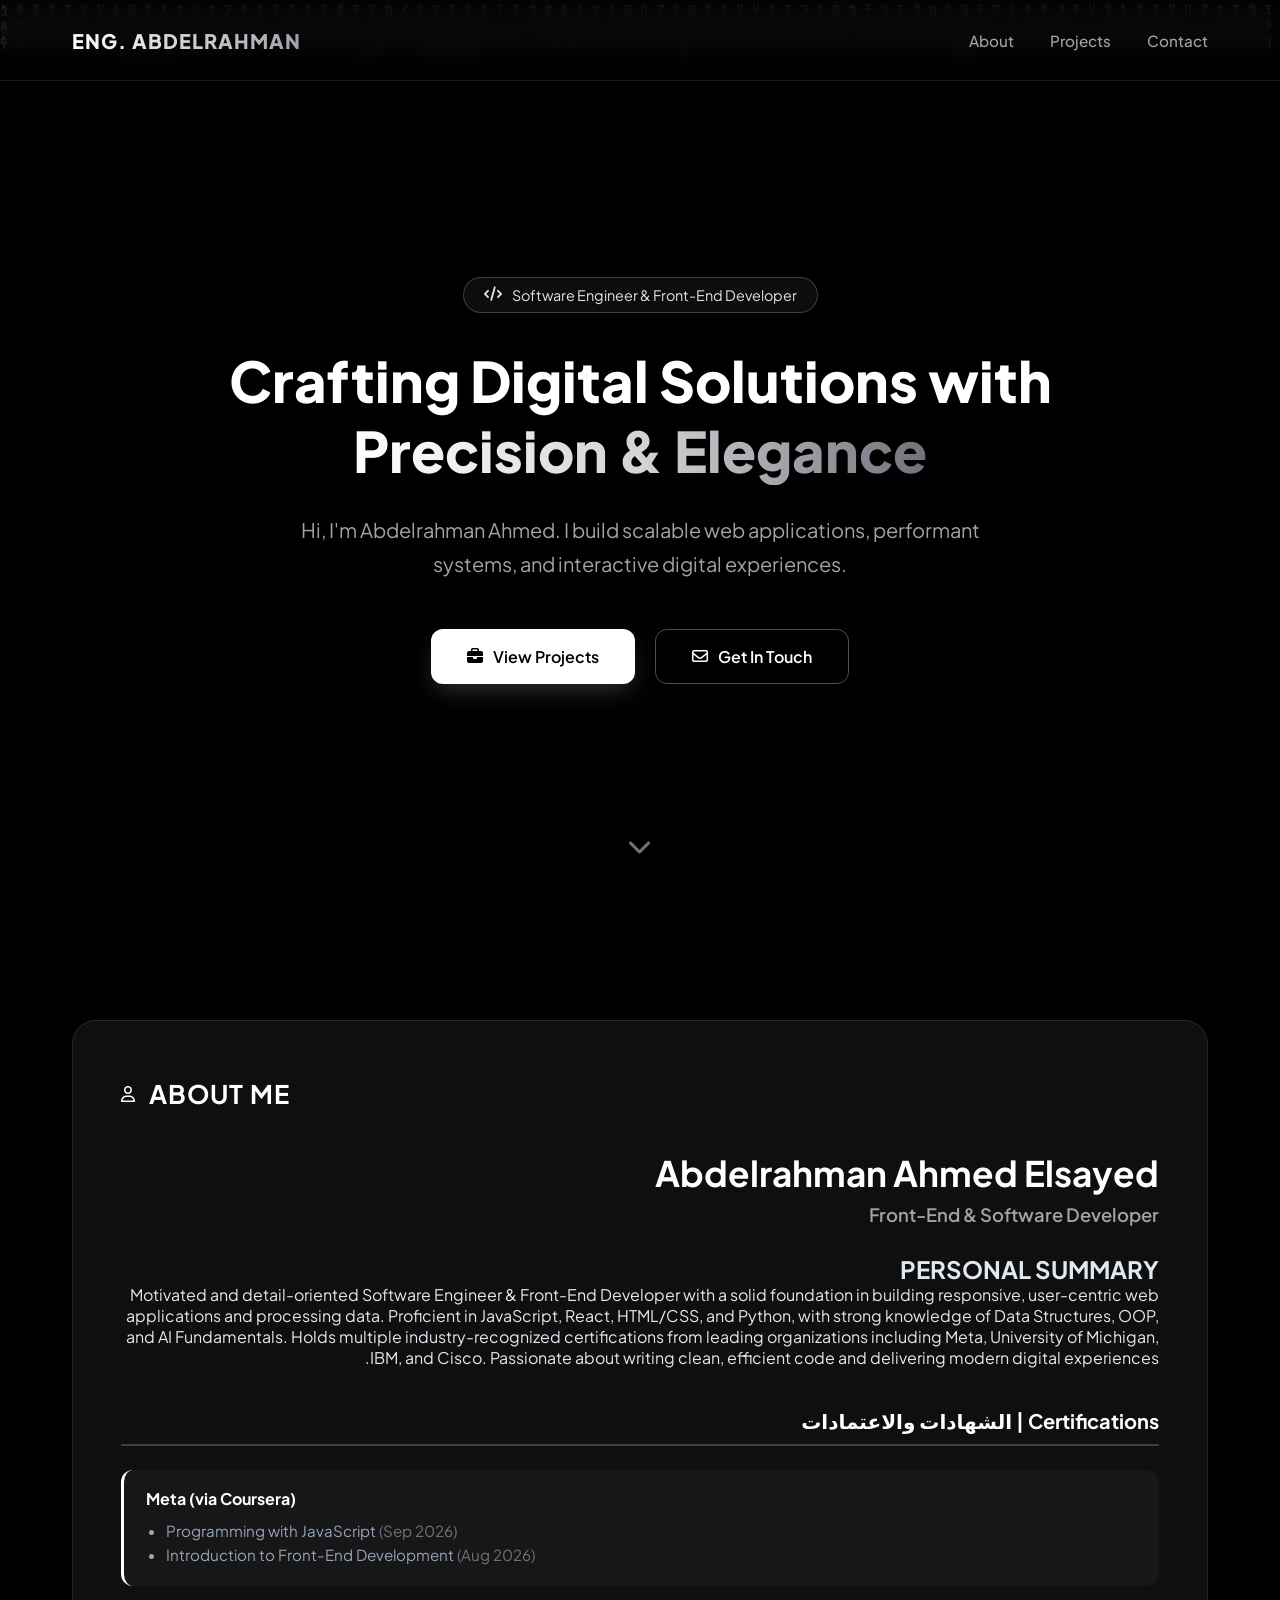
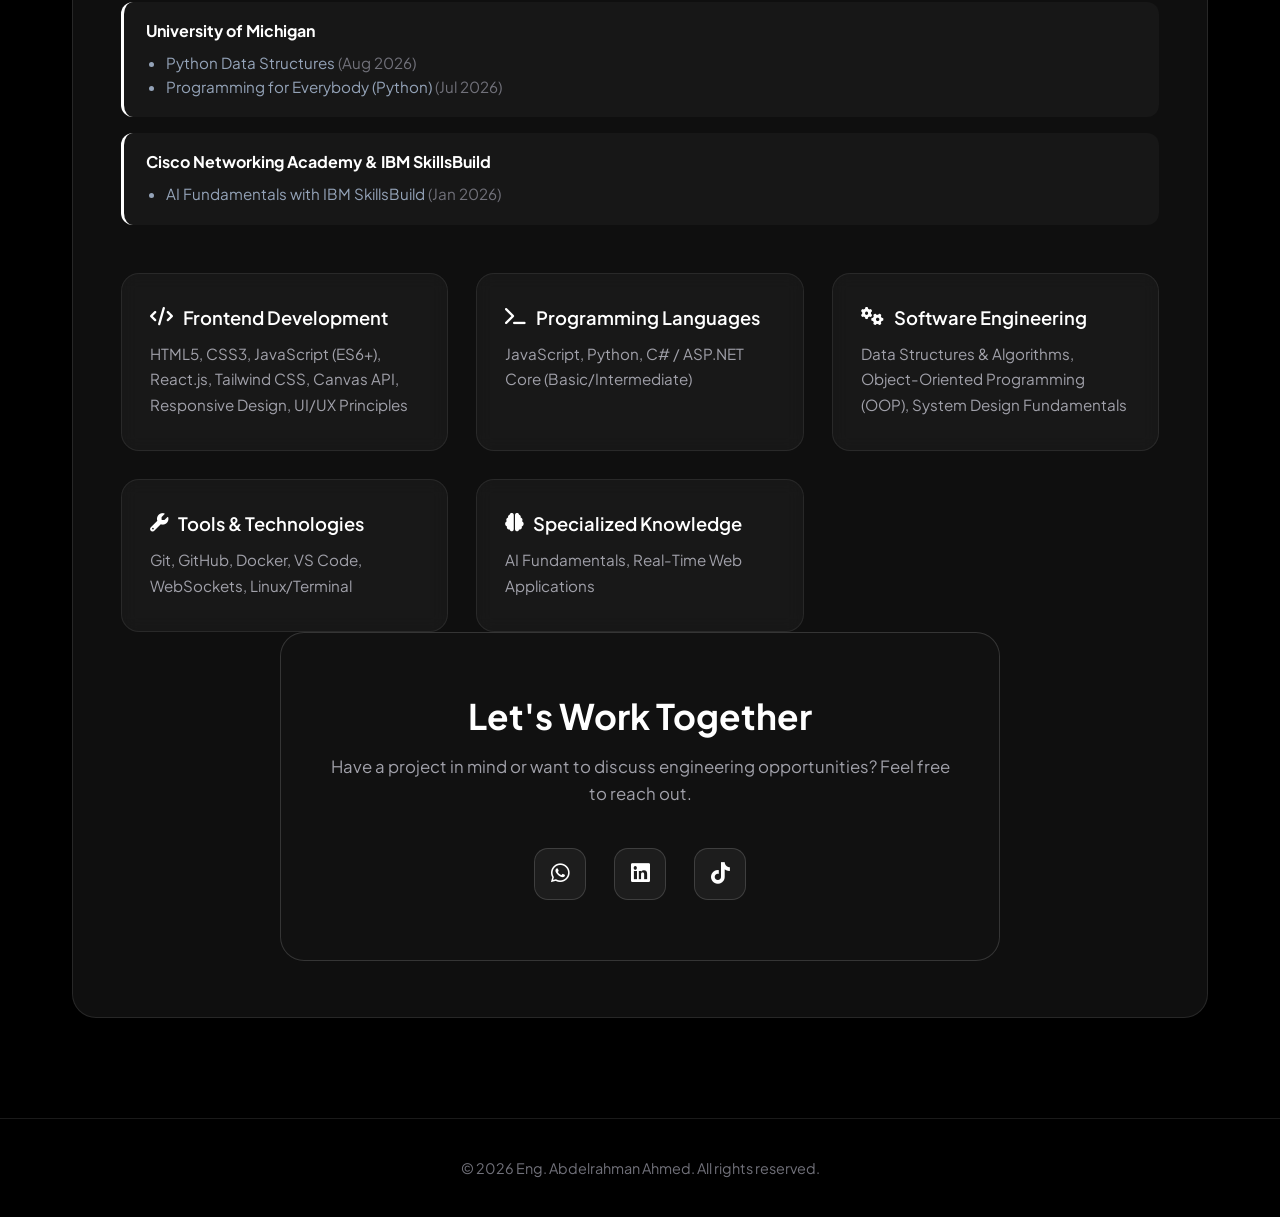
==== index.html @ fe61f1eb "Initial commit" ====
﻿<!DOCTYPE html>
<html lang="ar" dir="rtl">
<head>
    <meta charset="utf-8" />
    <meta name="viewport" content="width=device-width, initial-scale=1.0" />
    <title>Eng / Abdelrahman Ahmed</title>
    <!-- FontAwesome Icons -->
    <link rel="stylesheet" href="https://cdnjs.cloudflare.com/ajax/libs/font-awesome/6.4.0/css/all.min.css" />
    <!-- Google Fonts -->
    <link href="https://fonts.googleapis.com/css2?family=Plus+Jakarta+Sans:wght@300;400;600;800&display=swap" rel="stylesheet" />
    <!-- CSS File -->
    <link rel="stylesheet" href="StyleSheet.css" />
</head>
<body>

    <!-- Canvas خلفية الماتريكس -->
    <canvas id="matrix-canvas"></canvas>

    <!-- Header Navigation -->
    <header>
        <div class="nav-container">
            <a href="index.html" class="logo">ENG. ABDELRAHMAN</a>
            <nav>
                <ul>
                    <li><a href="#about">About</a></li>
                    <li><a href="project.html">Projects</a></li>
                    <li><a href="#contact">Contact</a></li>
                </ul>
            </nav>
        </div>
    </header>

    <!-- Hero Section -->
    <section class="hero">
        <div class="badge"><i class="fa-solid fa-code"></i> Software Engineer & Front-End Developer</div>
        <h1>Crafting Digital Solutions with <span class="gradient-text">Precision & Elegance</span></h1>
        <p>Hi, I'm Abdelrahman Ahmed. I build scalable web applications, performant systems, and interactive digital experiences.</p>
        <div class="cta-buttons">
            <a href="project.html" class="btn btn-primary"><i class="fa-solid fa-briefcase"></i> View Projects</a>
            <a href="#contact" class="btn btn-outline"><i class="fa-regular fa-envelope"></i> Get In Touch</a>
        </div>
        <a href="#about" class="scroll-down"><i class="fa-solid fa-chevron-down"></i></a>
    </section>

    <!-- Main Content -->
    <main class="main-container">

        <!-- About Section -->
        <section id="about" class="section-card">
            <div class="section-title">
                <i class="fa-regular fa-user"></i>
                <h2>About Me</h2>
            </div>

            <div class="about-container">
                <h1 class="about-name">Abdelrahman Ahmed Elsayed</h1>
                <p class="about-role">Front-End & Software Developer</p>

                <!-- About Text -->
                <div class="about-text-box">
                    <p>
                        <h2>  PERSONAL SUMMARY </h2>

                        Motivated and detail-oriented Software Engineer & Front-End Developer with a solid foundation in building responsive, user-centric web applications and processing data. Proficient in JavaScript, React, HTML/CSS, and Python, with strong knowledge of Data Structures, OOP, and AI Fundamentals. Holds multiple industry-recognized certifications from leading organizations including Meta, University of Michigan, IBM, and Cisco. Passionate about writing clean, efficient code and delivering modern digital experiences.
                    </p>
                </div>

                <!-- Certifications -->
                <div class="certifications-box">
                    <h3>Certifications | الشهادات والاعتمادات</h3>

                    <div class="cert-list">
                        <div class="cert-item">
                            <strong>Meta (via Coursera)</strong>
                            <ul>
                                <!-- استبدل LINK_HERE بالرابط الخاص بشهادتك -->
                                <li><a href="https://coursera.org/share/5b8f56372f3a46ff65ff4b0a6a95d1f1" target="_blank" rel="noopener noreferrer">Programming with JavaScript</a> <span>(Sep 2026)</span></li>

                                <li><a href="https://coursera.org/share/7e041d4a4912ee413df217f519a44645" target="_blank" rel="noopener noreferrer">Introduction to Front-End Development</a> <span>(Aug 2026)</span></li>
                            </ul>
                        </div>

                        <div class="cert-item">
                            <strong>University of Michigan</strong>
                            <ul>
                                <li><a href="https://coursera.org/share/79c1828330349b31be9193b4079b2101" target="_blank" rel="noopener noreferrer">Python Data Structures</a> <span>(Aug 2026)</span></li>
                                <li><a href="https://coursera.org/share/e238d1a3c19d693c61dc2bca74286e57" target="_blank" rel="noopener noreferrer">Programming for Everybody (Python)</a> <span>(Jul 2026)</span></li>
                            </ul>
                        </div>

                        <div class="cert-item">
                            <strong>Cisco Networking Academy & IBM SkillsBuild</strong>
                            <ul>
                                <li><a href="https://www.credly.com/badges/4eeffe1c-8b77-4049-aa99-68dbc26bafa9/public_url" target="_blank" rel="noopener noreferrer">AI Fundamentals with IBM SkillsBuild</a> <span>(Jan 2026)</span></li>
                            </ul>
                        </div>
                    </div>
                </div>
            </div>

            <!-- Skills Section -->
            <div class="skills-grid">
                <div class="skill-card">
                    <h3><i class="fa-solid fa-code"></i> Frontend Development</h3>
                    <p>HTML5, CSS3, JavaScript (ES6+), React.js, Tailwind CSS, Canvas API, Responsive Design, UI/UX Principles</p>
                </div>

                <div class="skill-card">
                    <h3><i class="fa-solid fa-terminal"></i> Programming Languages</h3>
                    <p>JavaScript, Python, C# / ASP.NET Core (Basic/Intermediate)</p>
                </div>

                <div class="skill-card">
                    <h3><i class="fa-solid fa-gears"></i> Software Engineering</h3>
                    <p>Data Structures & Algorithms, Object-Oriented Programming (OOP), System Design Fundamentals</p>
                </div>

                <div class="skill-card">
                    <h3><i class="fa-solid fa-wrench"></i> Tools & Technologies</h3>
                    <p>Git, GitHub, Docker, VS Code, WebSockets, Linux/Terminal</p>
                </div>

                <div class="skill-card">
                    <h3><i class="fa-solid fa-brain"></i> Specialized Knowledge</h3>
                    <p>AI Fundamentals, Real-Time Web Applications</p>
                </div>
            </div>
            <!-- Projects Section -->
            <!-- Contact Section -->
            <section id="contact" class="contact-box">
                <h2>Let's Work Together</h2>
                <p>Have a project in mind or want to discuss engineering opportunities? Feel free to reach out.</p>
                <div class="social-links">
                    <a href="https://wa.me/201093239395" target="_blank" aria-label="WhatsApp"><i class="fa-brands fa-whatsapp"></i></a>
                    <a href="https://www.linkedin.com/in/abdelrahman-elsayed-5474783a8" target="_blank" aria-label="LinkedIn"><i class="fa-brands fa-linkedin"></i></a>
                    <a href="https://www.tiktok.com/@abdelrahman_ahmed174?_r=1&_t=ZS-99aTS9a0M8j" target="_blank" aria-label="TikTok"><i class="fa-brands fa-tiktok"></i></a>
                </div>
            </section>
        </section>
</main>

    <footer>
        © <span id="year"></span> Eng. Abdelrahman Ahmed. All rights reserved.
    </footer>

    <!-- JS File -->
    <script src="Script.js"></script>
</body>
</html>
---- StyleSheet.css ----
﻿* {
    margin: 0;
    padding: 0;
    box-sizing: border-box;
    font-family: 'Plus Jakarta Sans', system-ui, -apple-system, sans-serif;
}

html, body {
    width: 100%;
    min-height: 100vh;
    margin: 0;
    padding: 0;
    background-color: #000000;
    color: #ffffff;
    overflow-x: hidden;
    direction: ltr;
}

/* --- Matrix Canvas Layer --- */
#matrix-canvas {
    position: fixed !important;
    top: 0 !important;
    left: 0 !important;
    width: 100vw !important;
    height: 100vh !important;
    z-index: 0 !important;
    pointer-events: none;
    background: #000000;
}

/* --- Header Navigation --- */
header {
    position: fixed;
    top: 0;
    left: 0;
    right: 0;
    z-index: 50;
    backdrop-filter: blur(12px);
    -webkit-backdrop-filter: blur(12px);
    background: rgba(0, 0, 0, 0.75);
    border-bottom: 1px solid rgba(255, 255, 255, 0.1);
}

.nav-container {
    max-width: 1200px;
    margin: 0 auto;
    padding: 0 32px;
    height: 80px;
    display: flex;
    align-items: center;
    justify-content: space-between;
}

.logo {
    font-size: 1.25rem;
    font-weight: 800;
    letter-spacing: 1px;
    background: linear-gradient(to right, #ffffff, #a1a1aa);
    -webkit-background-clip: text;
    -webkit-text-fill-color: transparent;
    text-decoration: none;
}

nav ul {
    display: flex;
    list-style: none;
    gap: 36px;
}

nav a {
    color: #a1a1aa;
    text-decoration: none;
    font-size: 0.95rem;
    font-weight: 500;
    transition: color 0.3s;
}

    nav a:hover, header nav a.active {
        color: #ffffff;
        font-weight: 600;
    }

/* --- Layout Main Container --- */
.main-container {
    position: relative;
    z-index: 10;
    max-width: 1200px;
    margin: 0 auto;
    padding: 120px 32px 100px;
    display: flex;
    flex-direction: column;
    gap: 100px; /* مسافة واضحة ومريحة بين الأقسام الرئيسية */
    background: transparent;
}

/* --- Hero Section --- */
.hero {
    position: relative;
    z-index: 10;
    min-height: 100vh;
    display: flex;
    flex-direction: column;
    justify-content: center;
    align-items: center;
    text-align: center;
    padding: 120px 24px 60px;
    background: transparent;
}

.badge {
    display: inline-flex;
    align-items: center;
    gap: 10px;
    padding: 8px 20px;
    border-radius: 9999px;
    border: 1px solid rgba(255, 255, 255, 0.2);
    background: rgba(255, 255, 255, 0.05);
    color: #e4e4e7;
    font-size: 0.9rem;
    margin-bottom: 32px;
    backdrop-filter: blur(6px);
}

.hero h1 {
    font-size: 3.5rem;
    font-weight: 800;
    line-height: 1.25;
    max-width: 900px;
    margin-bottom: 28px;
}

.gradient-text {
    background: linear-gradient(to right, #ffffff, #d4d4d8, #71717a);
    -webkit-background-clip: text;
    -webkit-text-fill-color: transparent;
}

.hero p {
    color: #a1a1aa;
    font-size: 1.25rem;
    max-width: 680px;
    margin-bottom: 48px;
    line-height: 1.7;
}

.project-page-header {
    text-align: center;
    margin-bottom: 60px;
}

    .project-page-header h1 {
        font-size: 3rem;
        font-weight: 800;
        margin-bottom: 20px;
    }

    .project-page-header p {
        color: #a1a1aa;
        max-width: 620px;
        margin: 0 auto;
        font-size: 1.1rem;
        line-height: 1.7;
    }

.cta-buttons {
    display: flex;
    gap: 20px;
    flex-wrap: wrap;
    justify-content: center;
}

.btn {
    padding: 16px 36px;
    border-radius: 12px;
    font-weight: 600;
    text-decoration: none;
    transition: all 0.3s;
    display: inline-flex;
    align-items: center;
    gap: 10px;
}

.btn-primary {
    background: #ffffff;
    color: #000000;
    box-shadow: 0 10px 25px -5px rgba(255, 255, 255, 0.2);
}

    .btn-primary:hover {
        background: #e4e4e7;
        color: #000000;
        transform: translateY(-2px);
    }

.btn-outline {
    border: 1px solid rgba(255, 255, 255, 0.3);
    color: #ffffff;
    backdrop-filter: blur(4px);
}

    .btn-outline:hover {
        background: rgba(255, 255, 255, 0.15);
        color: #ffffff;
    }

.scroll-down {
    position: absolute;
    bottom: 40px;
    color: #71717a;
    font-size: 1.5rem;
    animation: bounce 2s infinite;
}

@keyframes bounce {
    0%, 20%, 50%, 80%, 100% {
        transform: translateY(0);
    }

    40% {
        transform: translateY(-10px);
    }

    60% {
        transform: translateY(-5px);
    }
}

/* --- Cards General --- */
.section-card {
    padding: 56px 48px;
    border-radius: 24px;
    background: rgba(18, 18, 18, 0.85);
    border: 1px solid rgba(255, 255, 255, 0.1);
    backdrop-filter: blur(12px);
    -webkit-backdrop-filter: blur(12px);
}

.section-title {
    display: flex;
    align-items: center;
    gap: 14px;
    color: #ffffff;
    margin-bottom: 40px;
}

    .section-title h2 {
        color: #ffffff;
        font-size: 1.6rem;
        text-transform: uppercase;
        letter-spacing: 1px;
    }

/* --- About Section --- */
.about-container {
    direction: rtl;
    text-align: right;
    color: #e2e8f0;
    margin-bottom: 48px;
}

.about-name {
    color: #ffffff;
    font-size: 2.2rem;
    margin-bottom: 8px;
}

.about-role {
    color: #a1a1aa;
    font-size: 1.15rem;
    font-weight: 600;
    margin-bottom: 28px;
}

.about-text-box {
    margin-bottom: 40px;
}

    .about-text-box p {
        line-height: 1.9;
        color: #cbd5e1;
        font-size: 1.05rem;
    }

.certifications-box {
    margin-bottom: 40px;
}

    .certifications-box h3 {
        color: #ffffff;
        font-size: 1.25rem;
        border-bottom: 2px solid rgba(255, 255, 255, 0.2);
        padding-bottom: 10px;
        margin-bottom: 24px;
    }

.cert-list {
    display: flex;
    flex-direction: column;
    gap: 16px;
    direction: ltr;
    text-align: left;
}

.cert-item {
    background: rgba(255, 255, 255, 0.03);
    padding: 18px 22px;
    border-radius: 12px;
    border-left: 3px solid #ffffff;
}

    .cert-item strong {
        color: #ffffff;
        font-size: 1rem;
    }

    .cert-item ul {
        margin: 10px 0 0 20px;
        color: #94a3b8;
        font-size: 0.95rem;
        line-height: 1.6;
    }

        .cert-item ul span {
            color: #71717a;
        }

/* --- Skills Grid --- */
.skills-grid {
    display: grid;
    grid-template-columns: repeat(auto-fit, minmax(280px, 1fr));
    gap: 28px; /* زيادة المسافات بين كروت المهارات */
    margin-top: 36px;
}

.skill-card {
    padding: 32px 28px; /* تكسية داخلية واسعة للكارت */
    border-radius: 18px;
    background: rgba(255, 255, 255, 0.03);
    border: 1px solid rgba(255, 255, 255, 0.08);
    backdrop-filter: blur(8px);
    transition: all 0.3s ease;
    display: flex;
    flex-direction: column;
    gap: 12px;
}

    .skill-card:hover {
        background: rgba(255, 255, 255, 0.06);
        border-color: rgba(255, 255, 255, 0.25);
        transform: translateY(-4px);
    }

    .skill-card h3 {
        font-size: 1.15rem;
        font-weight: 600;
        color: #ffffff;
        display: flex;
        align-items: center;
        gap: 10px;
    }

    .skill-card p {
        font-size: 0.95rem;
        color: #a1a1aa;
        line-height: 1.7;
    }

/* --- Projects & Filters --- */
.project-filters {
    display: flex;
    justify-content: center;
    gap: 16px;
    margin-bottom: 52px;
    flex-wrap: wrap;
}

.filter-btn {
    background: rgba(255, 255, 255, 0.05);
    border: 1px solid rgba(255, 255, 255, 0.15);
    color: #a1a1aa;
    padding: 10px 24px;
    border-radius: 9999px;
    cursor: pointer;
    font-size: 0.95rem;
    font-weight: 500;
    transition: all 0.3s;
}

    .filter-btn:hover, .filter-btn.active {
        background: #ffffff;
        color: #000000;
        border-color: #ffffff;
        font-weight: 600;
    }

.projects-grid {
    display: grid;
    grid-template-columns: repeat(auto-fit, minmax(320px, 1fr));
    gap: 32px; /* مسافة مريحة بين كروت المشاريع */
}

.project-card {
    padding: 28px;
    border-radius: 20px;
    background: rgba(18, 18, 18, 0.85);
    border: 1px solid rgba(255, 255, 255, 0.1);
    backdrop-filter: blur(12px);
    -webkit-backdrop-filter: blur(12px);
    transition: all 0.3s;
    display: flex;
    flex-direction: column;
    justify-content: space-between;
}

    .project-card:hover {
        border-color: rgba(255, 255, 255, 0.4);
        transform: translateY(-5px);
        background: rgba(255, 255, 255, 0.05);
    }

.video-wrapper {
    width: 100%;
    border-radius: 14px;
    overflow: hidden;
    margin-bottom: 20px;
    border: 1px solid rgba(255, 255, 255, 0.1);
}

.scroll-video {
    width: 100%;
    display: block;
    border-radius: 14px;
    background-color: #000000;
}

.project-card h3 {
    font-size: 1.3rem;
    margin-bottom: 12px;
    color: #ffffff;
}

.project-card p {
    color: #a1a1aa;
    font-size: 0.95rem;
    margin-bottom: 28px;
    line-height: 1.7;
}

.tags {
    display: flex;
    gap: 10px;
    flex-wrap: wrap;
    margin-bottom: 20px;
}

    .tags span {
        font-size: 0.8rem;
        padding: 6px 12px;
        border-radius: 8px;
        background: rgba(255, 255, 255, 0.08);
        color: #e4e4e7;
        border: 1px solid rgba(255, 255, 255, 0.1);
    }

.card-links {
    display: flex;
    gap: 20px;
    margin-top: 12px;
}

.project-link {
    color: #ffffff;
    font-size: 0.9rem;
    font-weight: 600;
    text-decoration: none;
    display: inline-flex;
    align-items: center;
    gap: 8px;
    transition: color 0.3s;
}

    .project-link:hover,
    .project-link.link-highlight:hover {
        color: #a1a1aa;
    }

    .project-link.link-highlight {
        color: #ffffff;
    }

/* --- Contact Section --- */
.contact-box {
    text-align: center;
    padding: 60px 40px;
    border-radius: 24px;
    background: rgba(18, 18, 18, 0.85);
    border: 1px solid rgba(255, 255, 255, 0.15);
    backdrop-filter: blur(12px);
    -webkit-backdrop-filter: blur(12px);
    max-width: 720px;
    margin: 0 auto;
}

    .contact-box h2 {
        font-size: 2.2rem;
        margin-bottom: 16px;
        color: #ffffff;
    }

    .contact-box p {
        color: #a1a1aa;
        font-size: 1.05rem;
        margin-bottom: 40px;
        line-height: 1.6;
    }

.social-links {
    display: flex;
    justify-content: center;
    gap: 28px;
}

    .social-links a {
        width: 52px;
        height: 52px;
        border-radius: 14px;
        background: rgba(255, 255, 255, 0.05);
        border: 1px solid rgba(255, 255, 255, 0.15);
        color: #ffffff;
        display: flex;
        align-items: center;
        justify-content: center;
        font-size: 1.35rem;
        text-decoration: none;
        transition: all 0.3s;
    }

        .social-links a:hover {
            background: #ffffff;
            color: #000000;
            border-color: #ffffff;
            transform: scale(1.1);
        }

/* --- Footer & Responsive --- */
footer {
    position: relative;
    z-index: 10;
    text-align: center;
    padding: 40px 24px;
    border-top: 1px solid rgba(255, 255, 255, 0.1);
    color: #71717a;
    font-size: 0.9rem;
    background: transparent;
}

@media (max-width: 768px) {
    .main-container {
        padding: 100px 20px 60px;
        gap: 60px;
    }

    .section-card {
        padding: 32px 24px;
    }

    .hero h1,
    .project-page-header h1 {
        font-size: 2.25rem;
    }

    nav {
        display: none;
    }
}
.cert-item ul li a {
    color: inherit; /* ليأخذ نفس لون النص الأصلي */
    text-decoration: none; /* لإزالة الخط السفلي */
    transition: color 0.3s ease;
}

    .cert-item ul li a:hover {
        color: #0070f3; /* يتغير اللون عند تحريك الماوس عليه (اختر اللون المناسب لموقعك) */
        text-decoration: underline;
    }
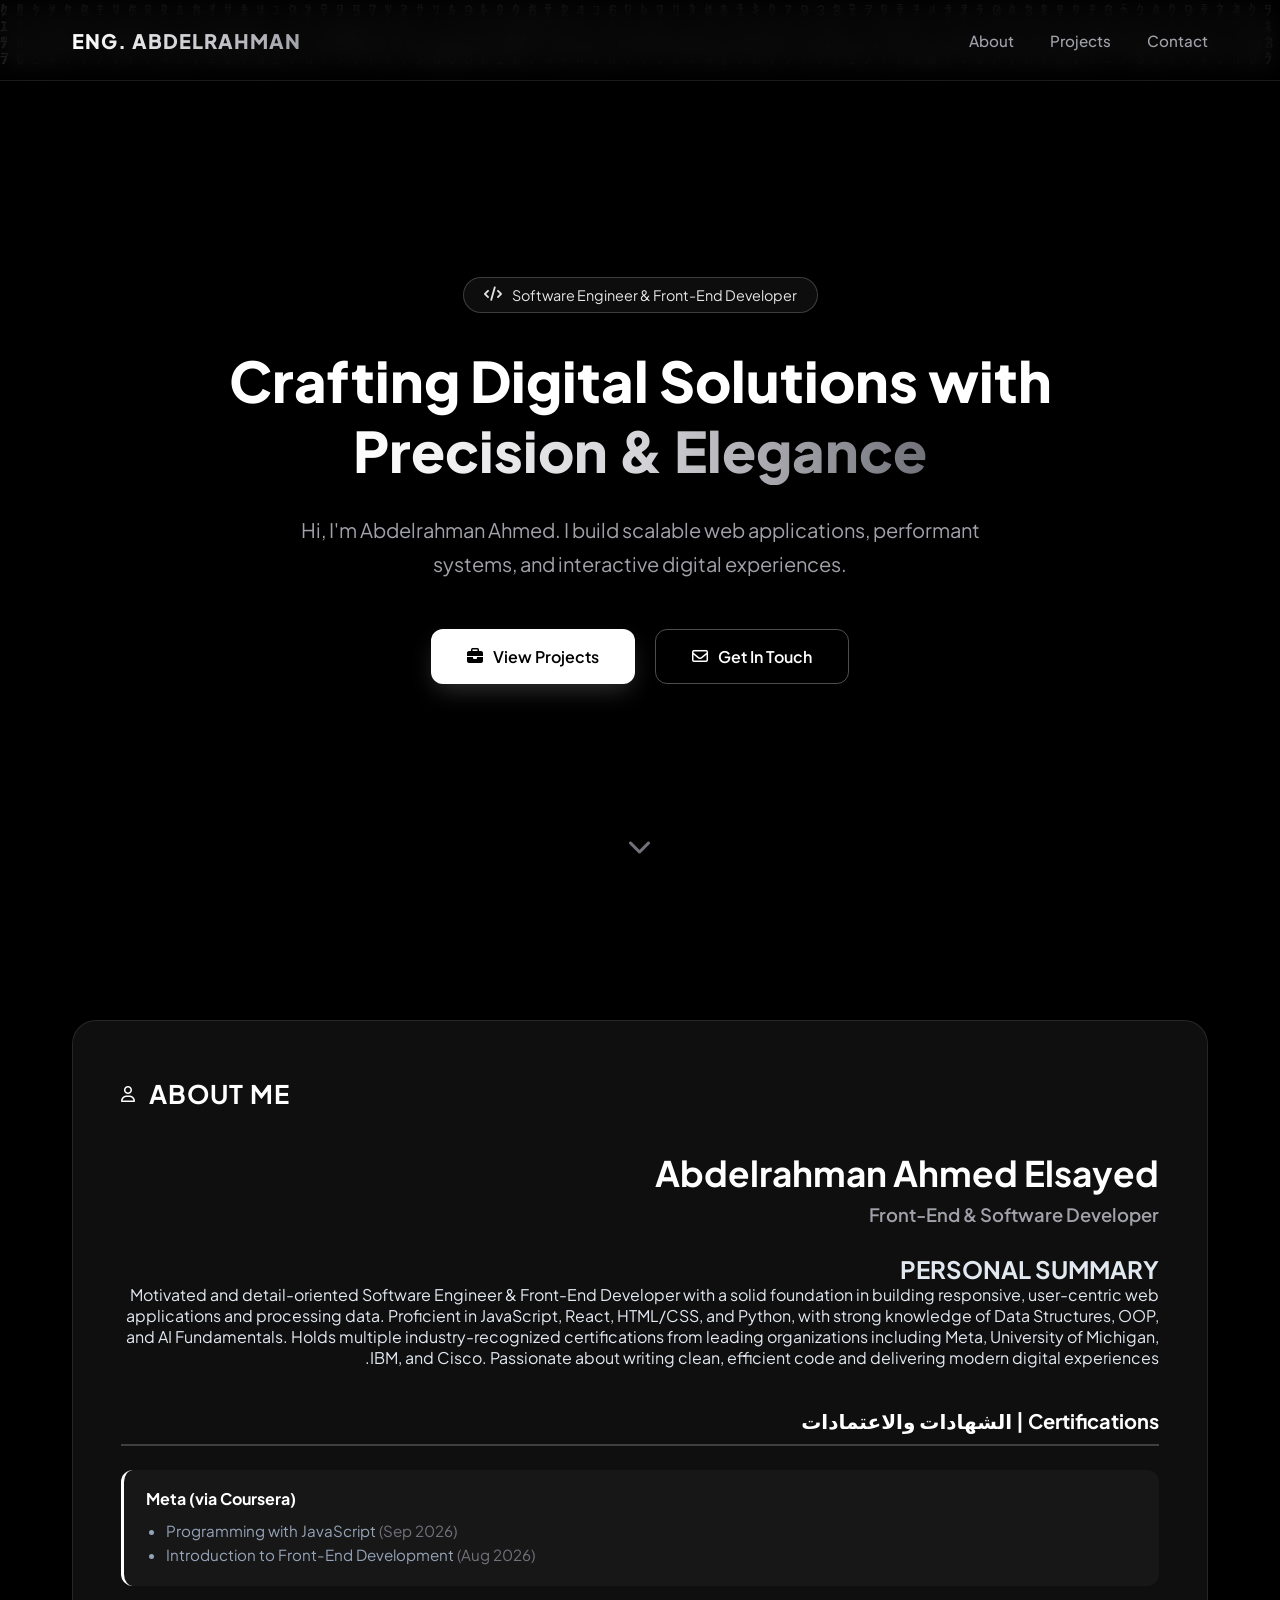
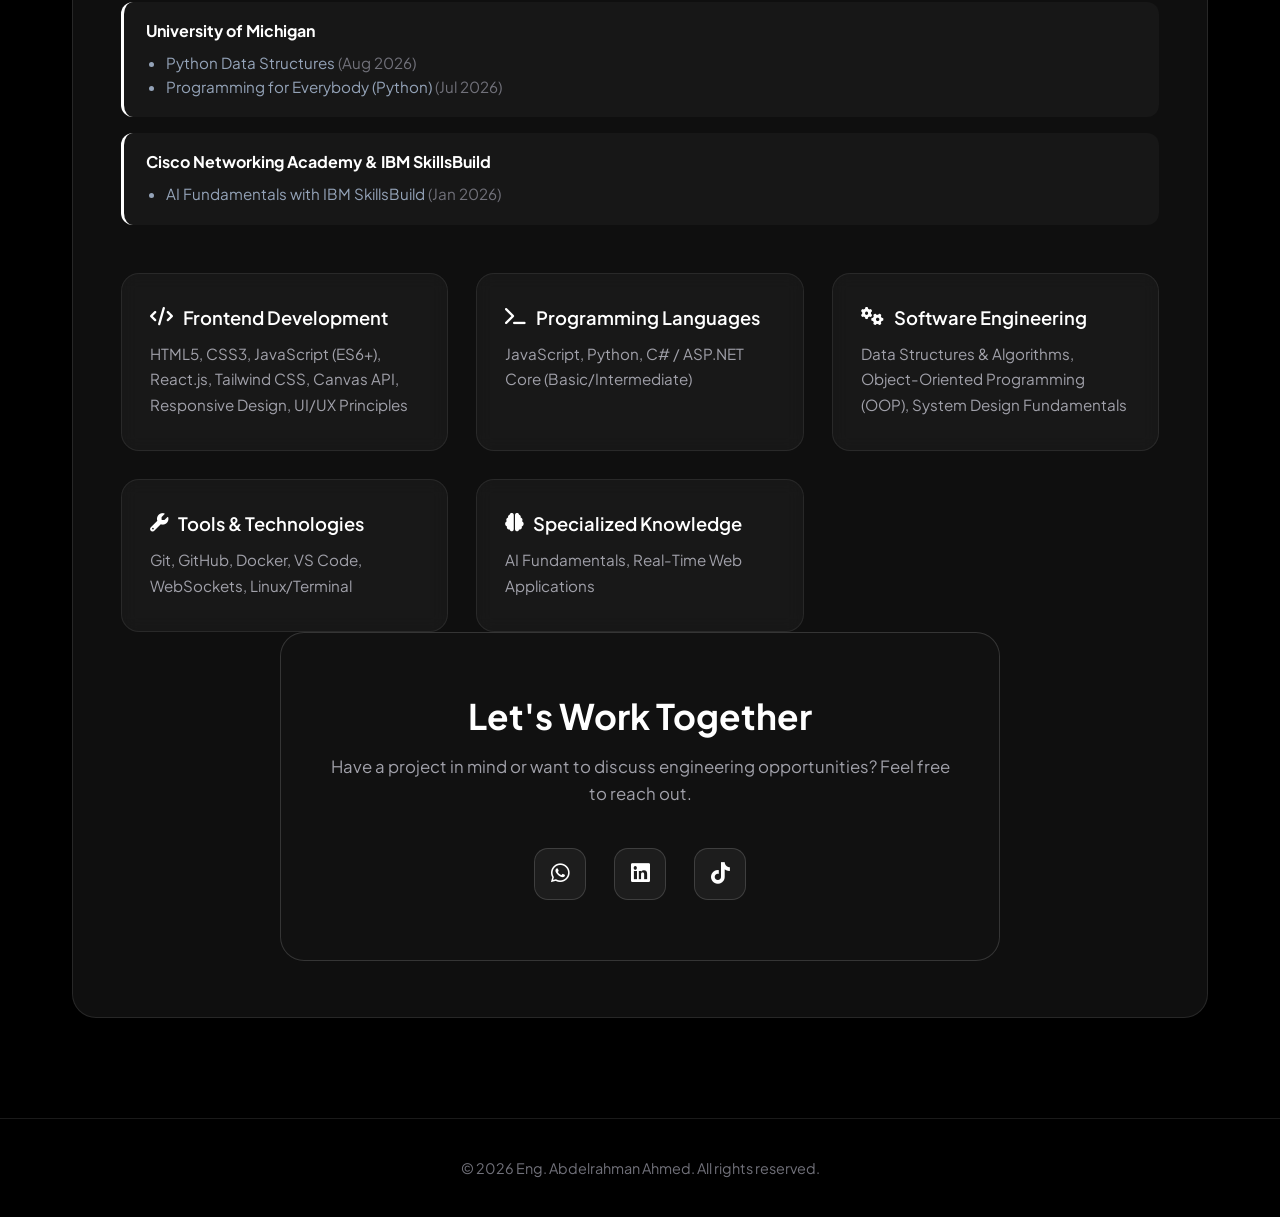
==== commit ee5c3f5d: "version -1.01" ====
--- a/index.html
+++ b/index.html
@@ -10,6 +10,7 @@
     <link href="https://fonts.googleapis.com/css2?family=Plus+Jakarta+Sans:wght@300;400;600;800&display=swap" rel="stylesheet" />
     <!-- CSS File -->
     <link rel="stylesheet" href="StyleSheet.css" />
+    <meta name="google-site-verification" content="t9A5dMuPfC38juTL28Db5O5JPauDeHC5A35F6Erp21M" /> <!-- Google Site Verification -->
 </head>
 <body>
 
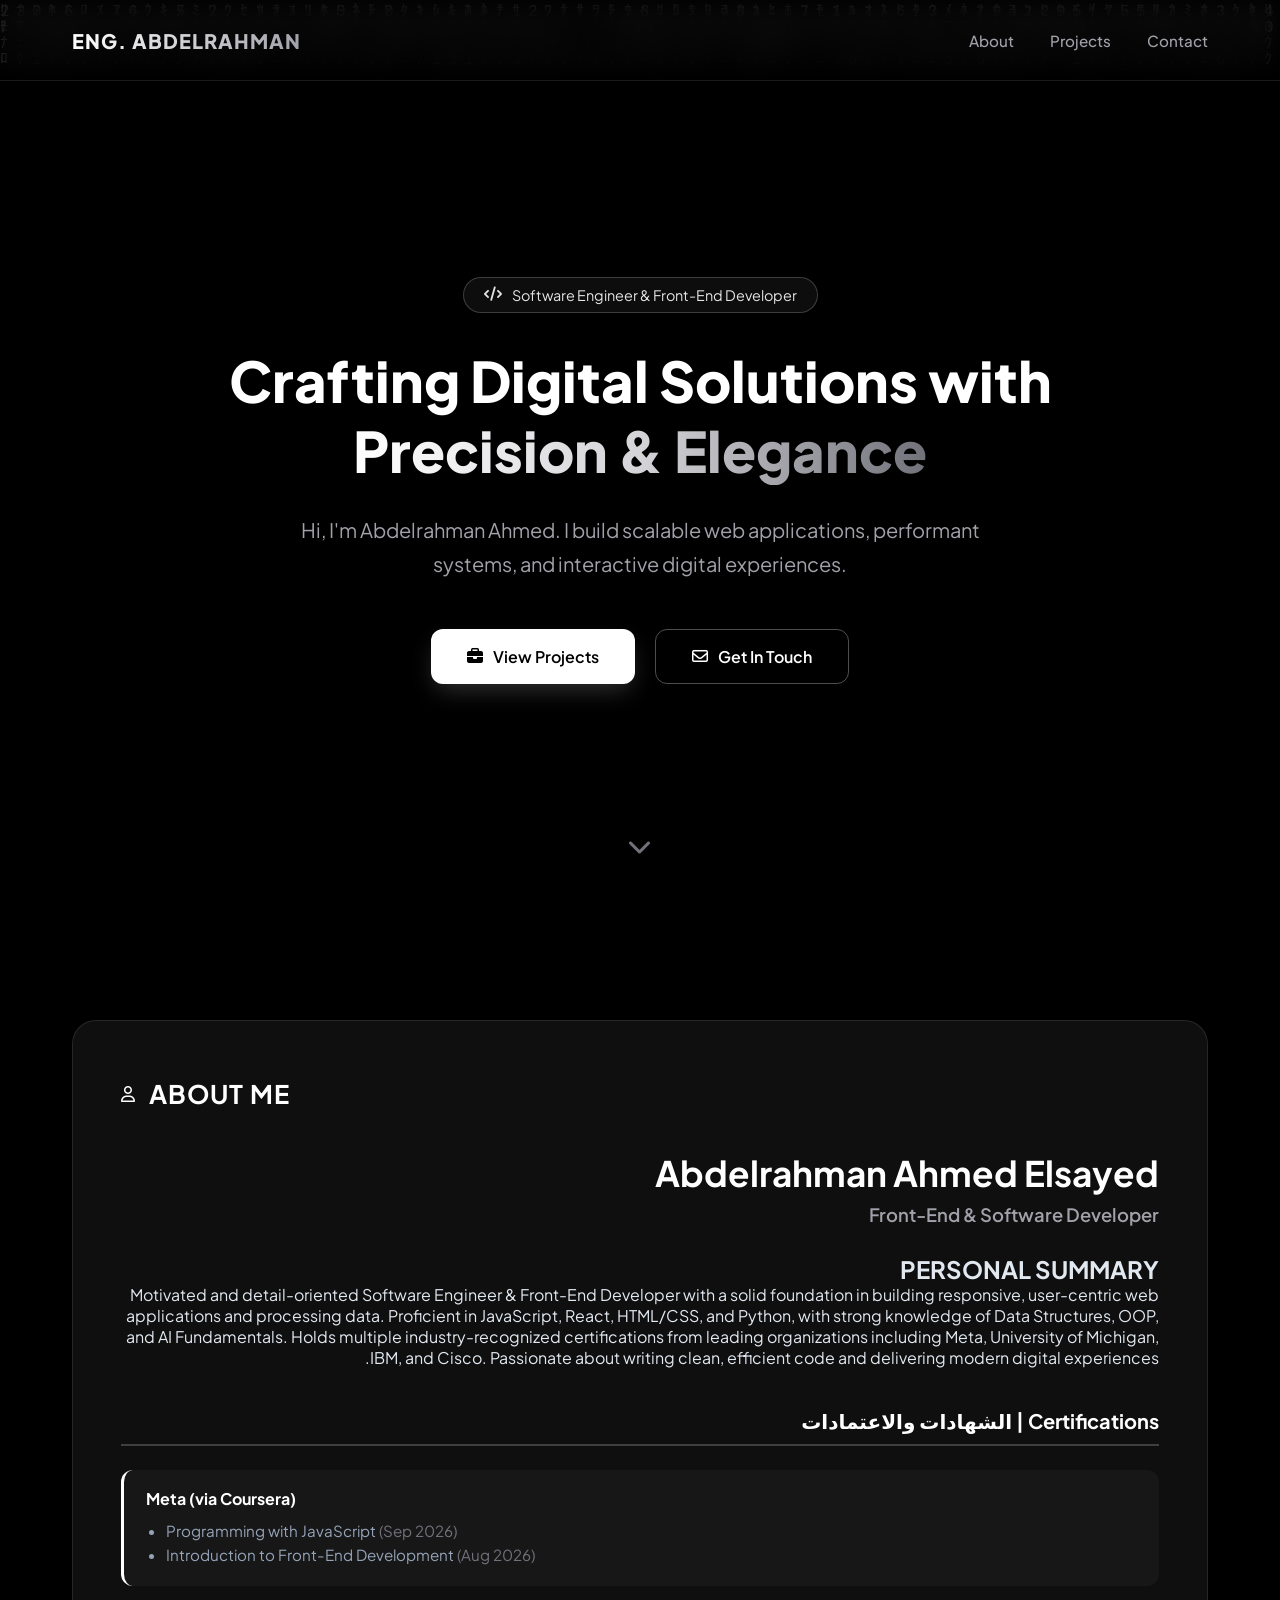
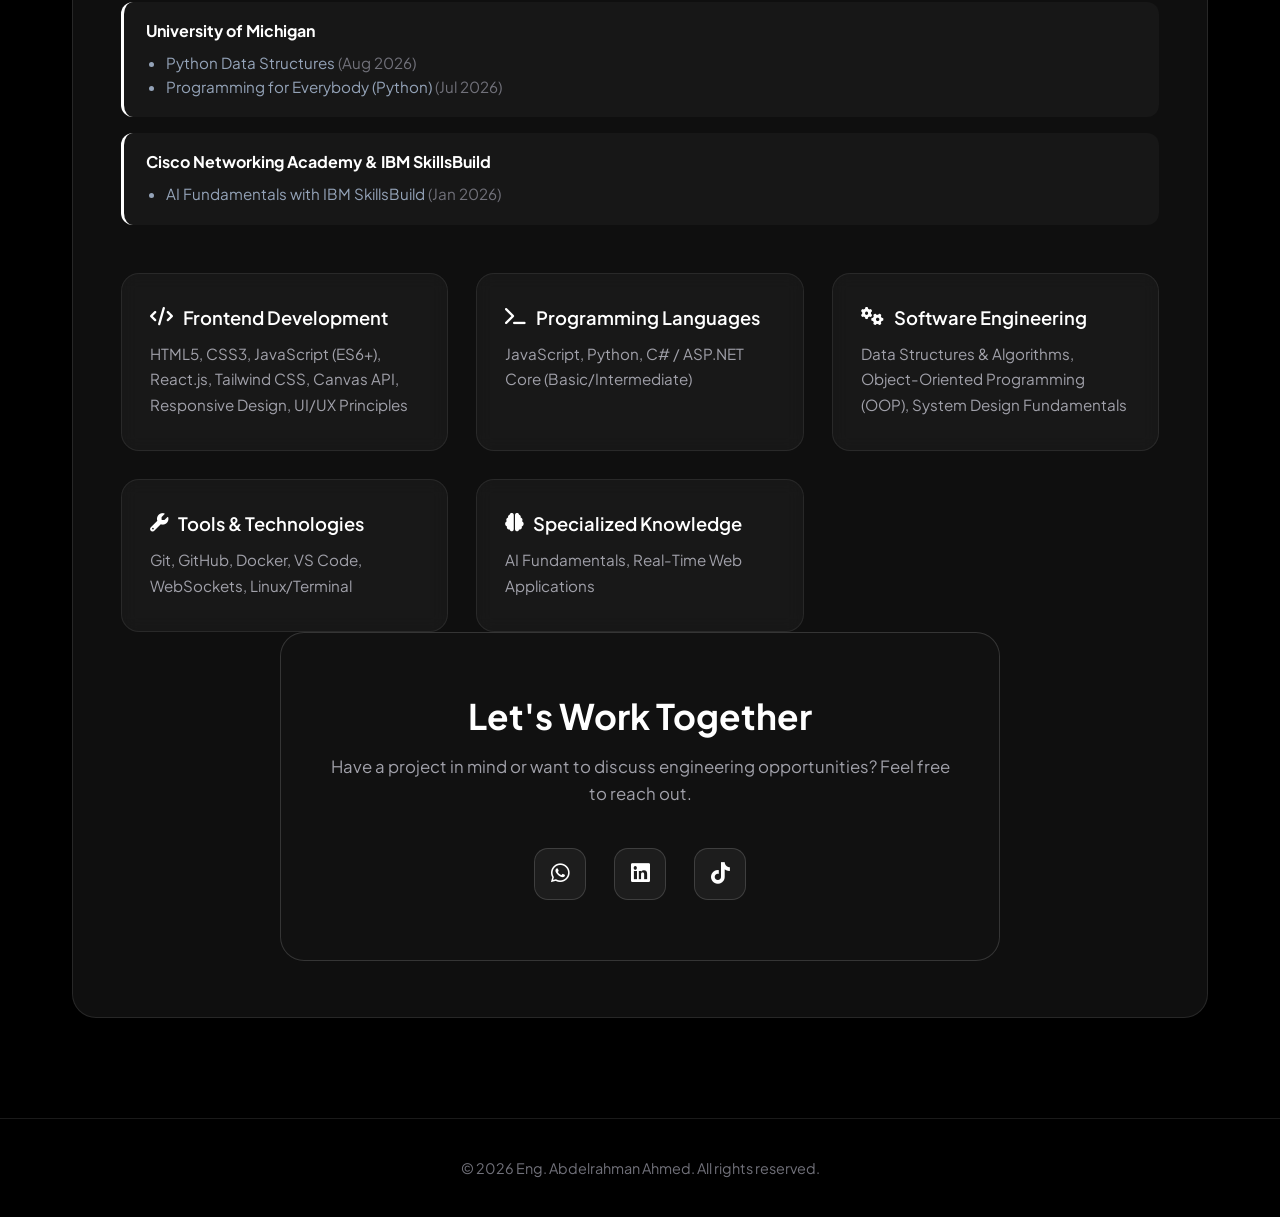
==== commit 4dc4f0c7: "version-1.02" ====
--- a/index.html
+++ b/index.html
@@ -4,13 +4,15 @@
     <meta charset="utf-8" />
     <meta name="viewport" content="width=device-width, initial-scale=1.0" />
     <title>Eng / Abdelrahman Ahmed</title>
+    <meta name="google-site-verification" content="t9A5dMuPfC38juTL28Db5O5JPauDeHC5A35F6Erp21M" /> <!-- Google Site Verification -->
+    <link rel="preconnect" href="https://fonts.googleapis.com">
+    <link rel="preconnect" href="https://fonts.gstatic.com" crossorigin="anonymous"/>
     <!-- FontAwesome Icons -->
     <link rel="stylesheet" href="https://cdnjs.cloudflare.com/ajax/libs/font-awesome/6.4.0/css/all.min.css" />
     <!-- Google Fonts -->
     <link href="https://fonts.googleapis.com/css2?family=Plus+Jakarta+Sans:wght@300;400;600;800&display=swap" rel="stylesheet" />
     <!-- CSS File -->
     <link rel="stylesheet" href="StyleSheet.css" />
-    <meta name="google-site-verification" content="t9A5dMuPfC38juTL28Db5O5JPauDeHC5A35F6Erp21M" /> <!-- Google Site Verification -->
 </head>
 <body>
 
@@ -145,6 +147,6 @@
     </footer>
 
     <!-- JS File -->
-    <script src="Script.js"></script>
+    <script src="Script.js"defer></script>
 </body>
 </html>
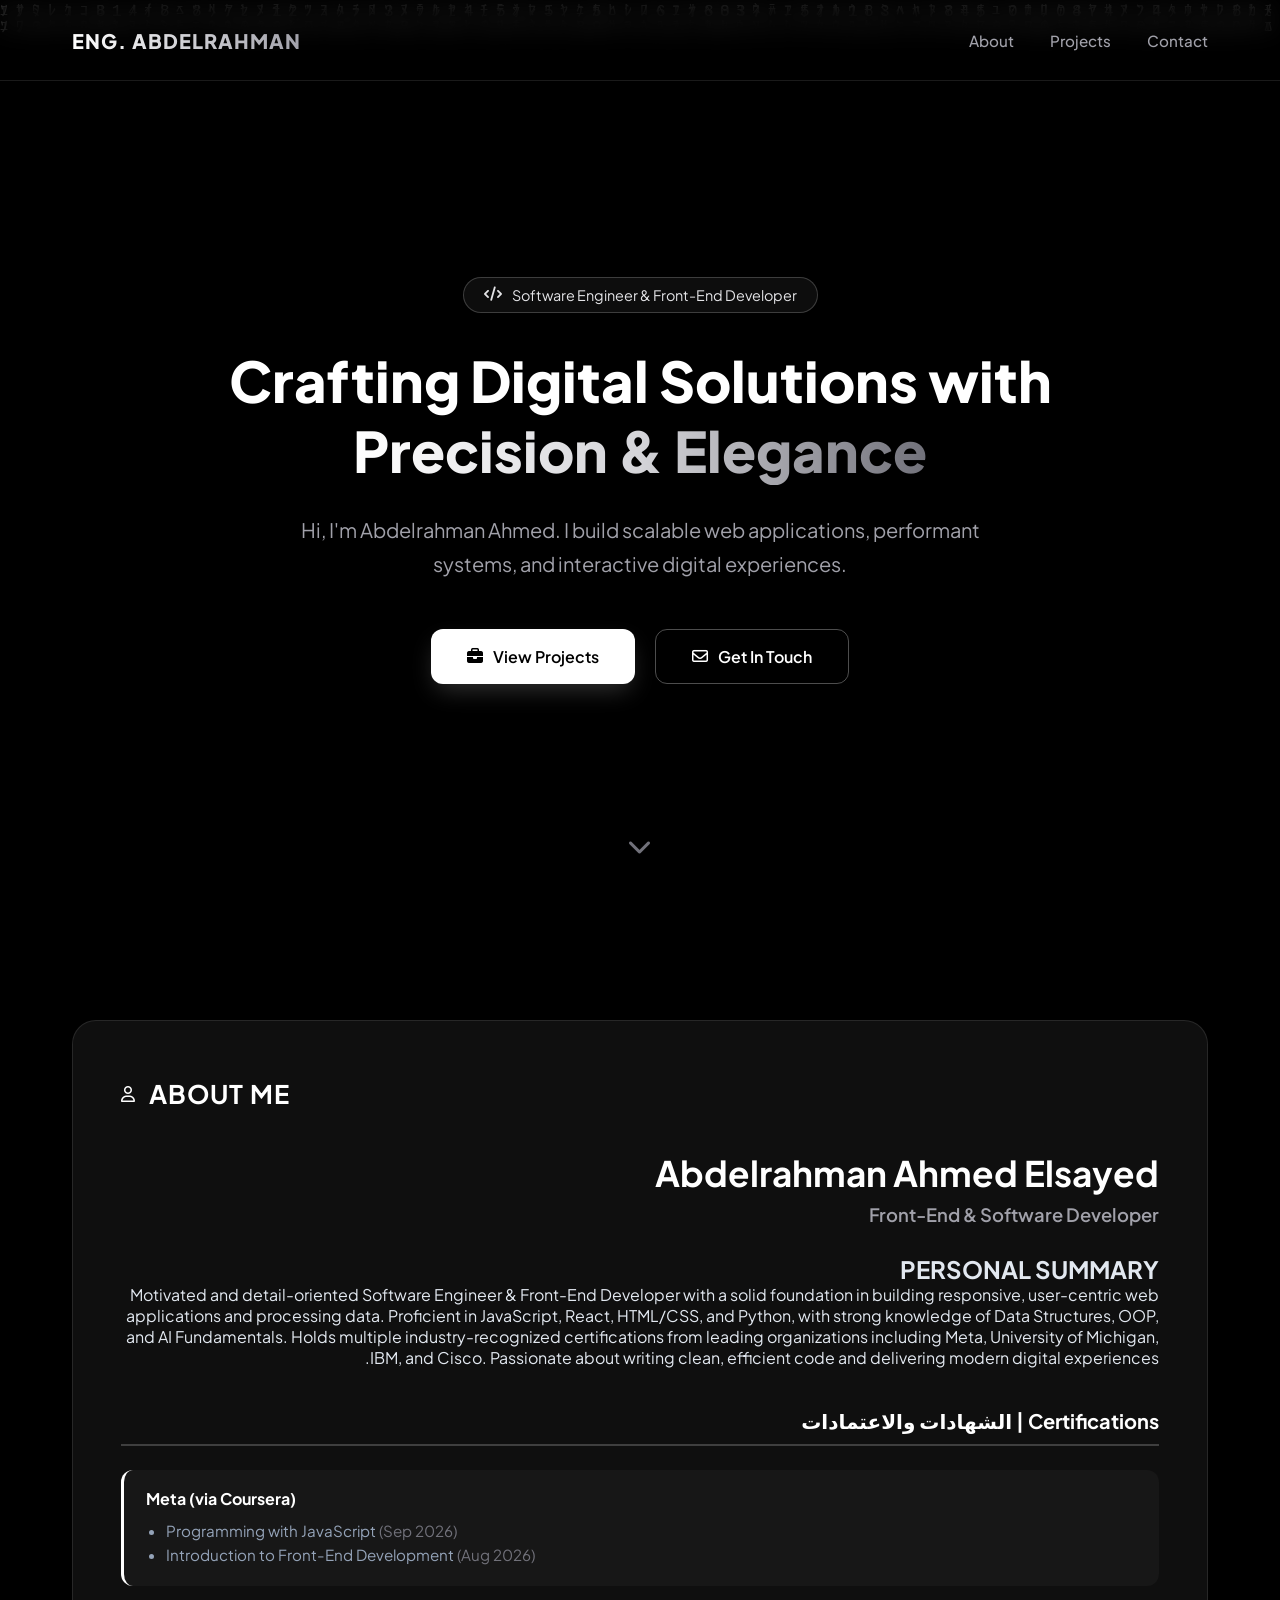
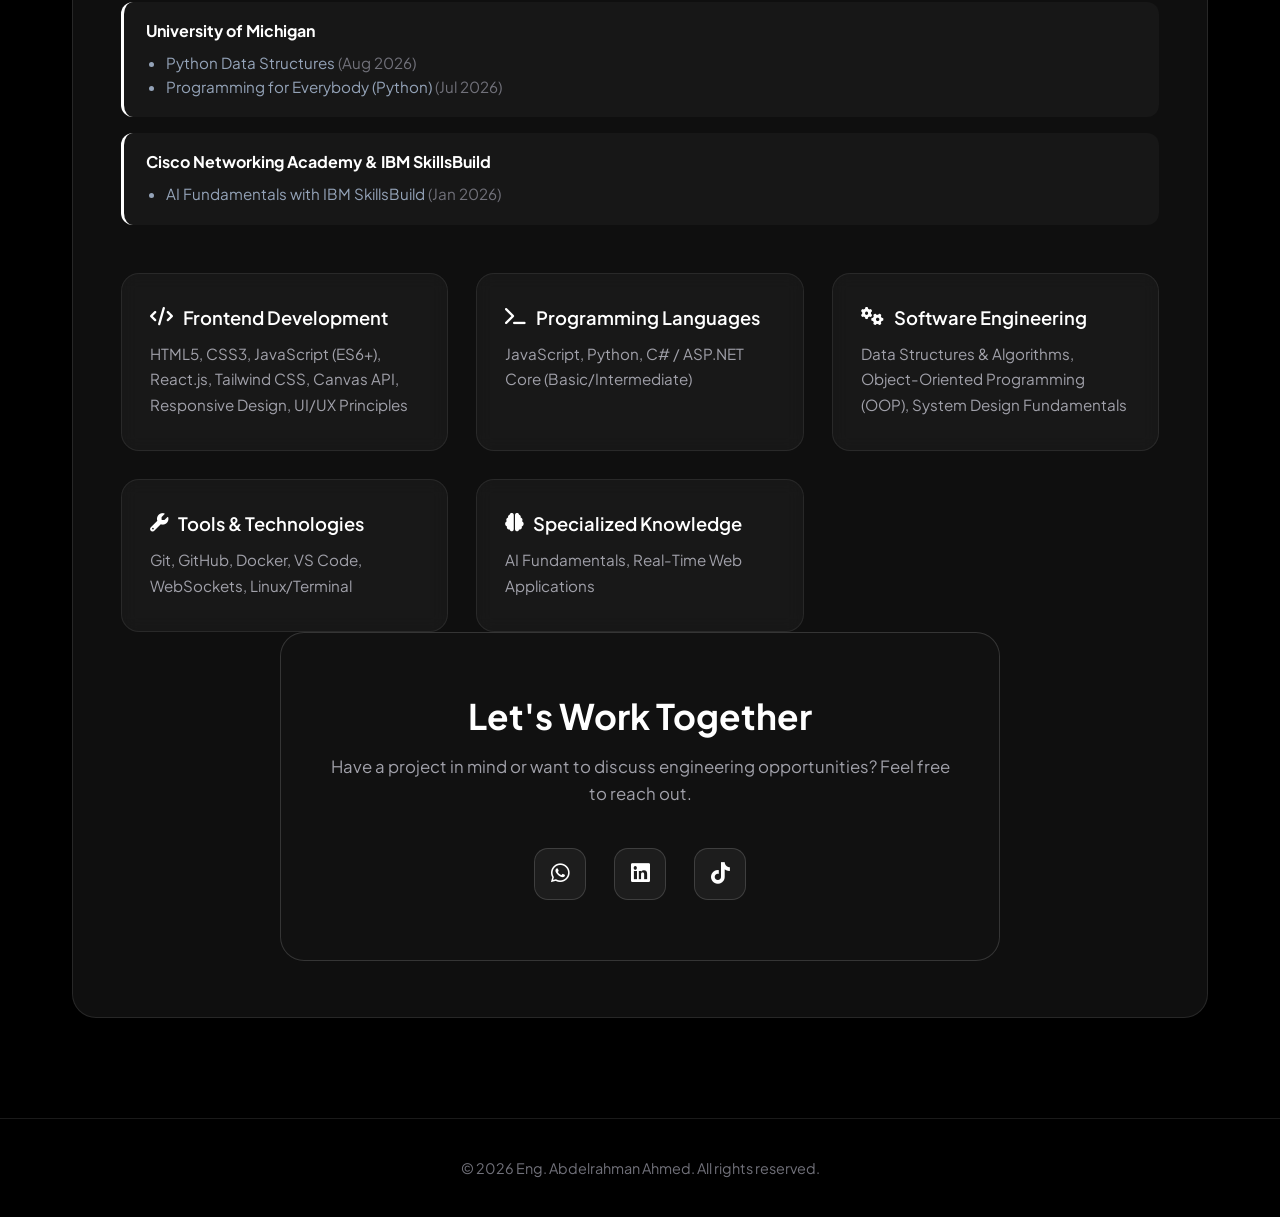
==== commit 108860cf: "version-1.1" ====
--- a/index.html
+++ b/index.html
@@ -147,6 +147,6 @@
     </footer>
 
     <!-- JS File -->
-    <script src="Script.js"defer></script>
+    <script src="Script.js" defer></script>
 </body>
 </html>
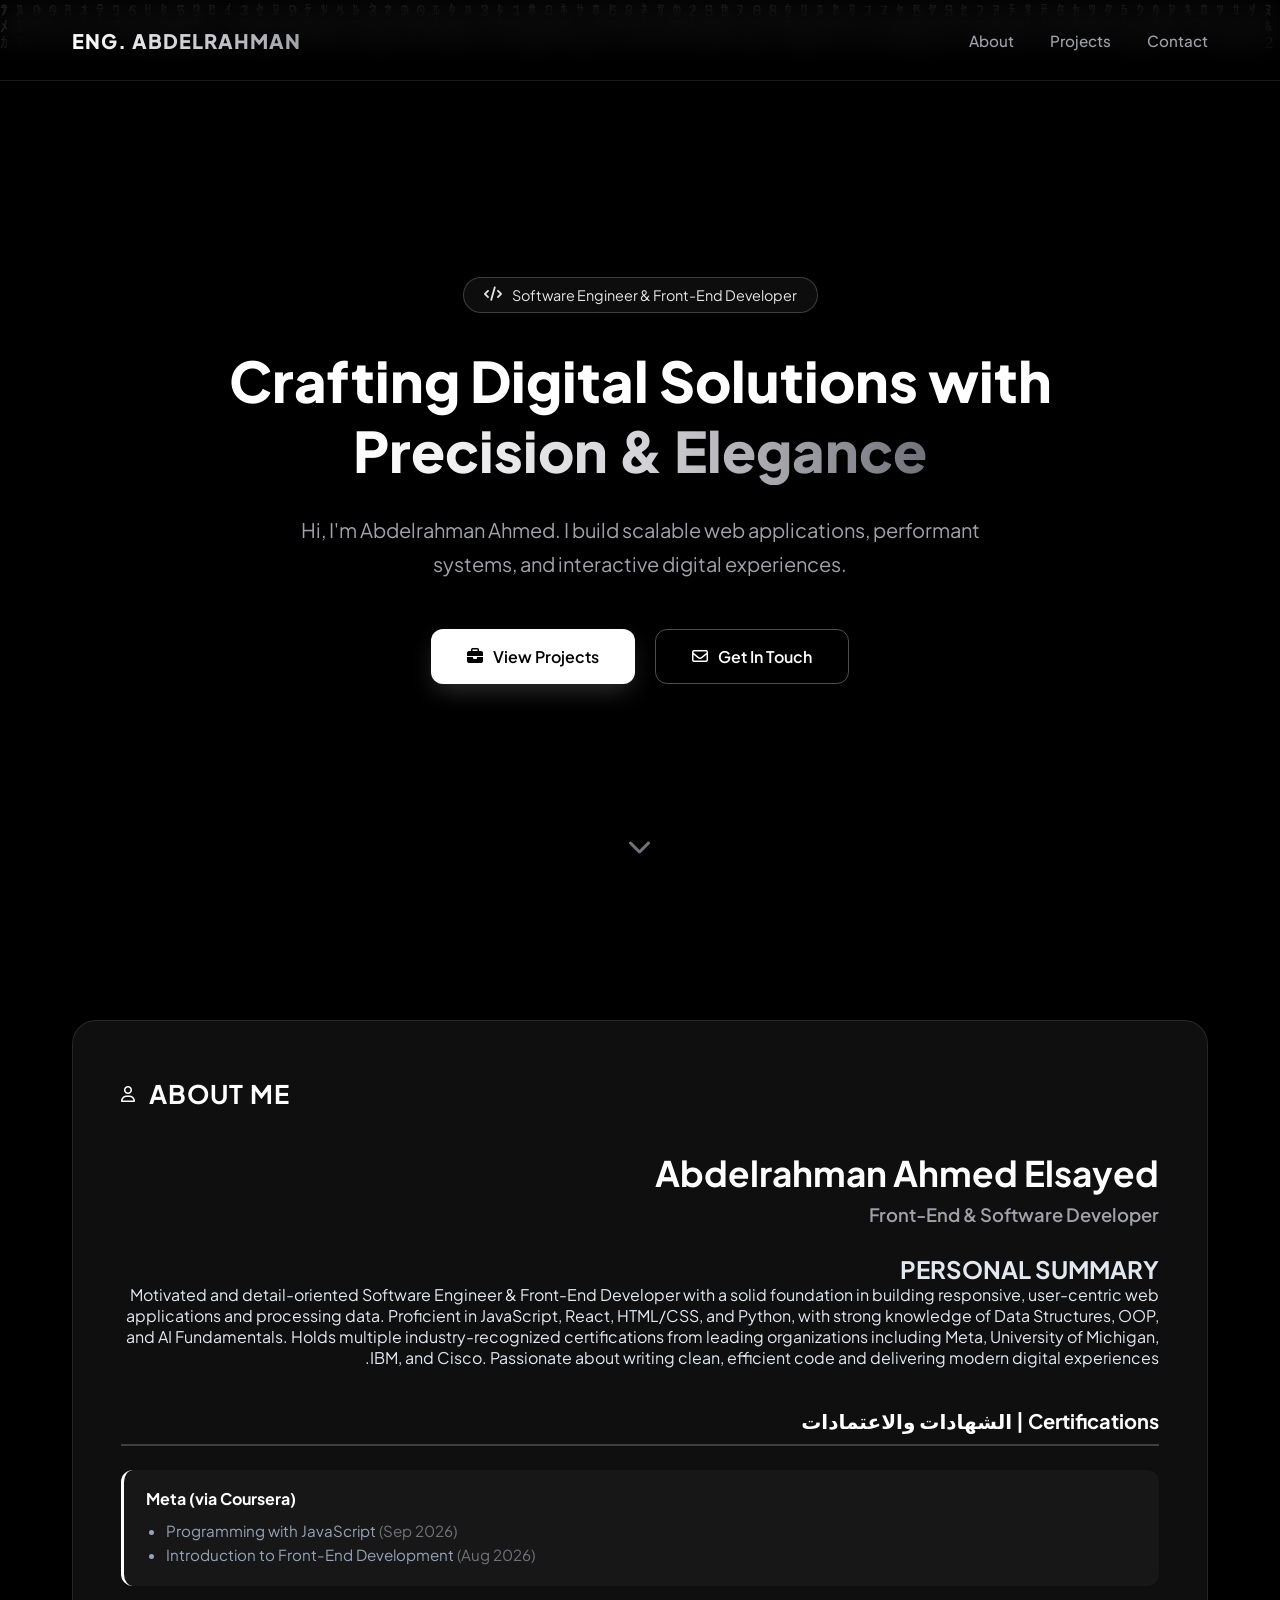
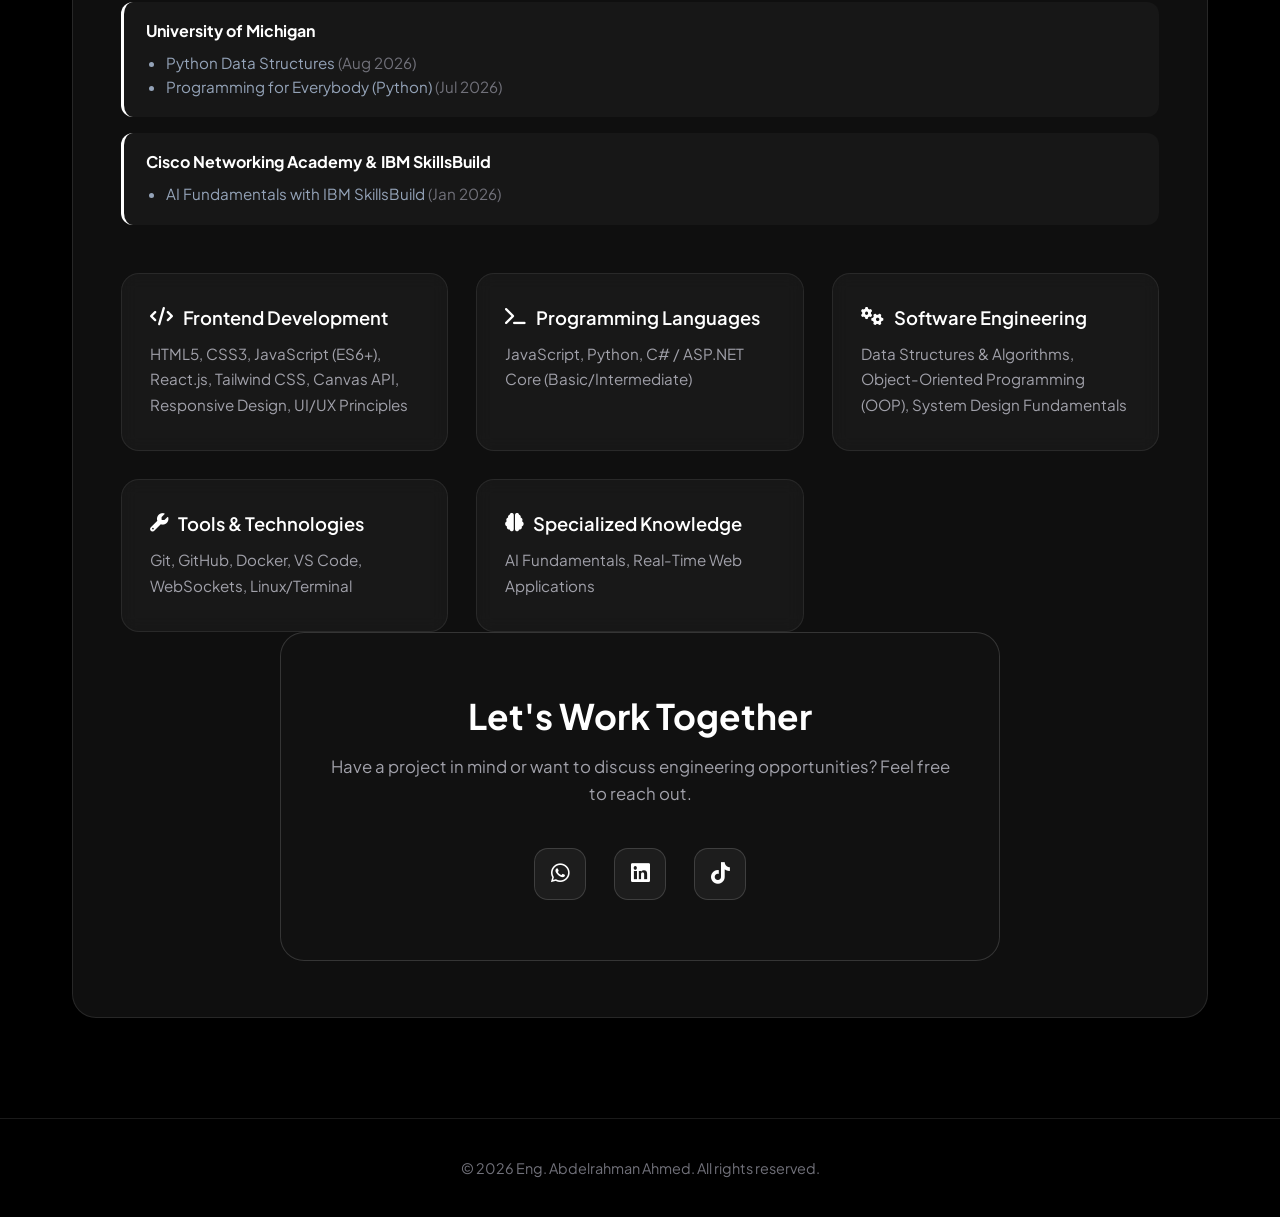
==== commit 0ac6f9ad: "version-1.2" ====
--- a/index.html
+++ b/index.html
@@ -4,15 +4,22 @@
     <meta charset="utf-8" />
     <meta name="viewport" content="width=device-width, initial-scale=1.0" />
     <title>Eng / Abdelrahman Ahmed</title>
-    <meta name="google-site-verification" content="t9A5dMuPfC38juTL28Db5O5JPauDeHC5A35F6Erp21M" /> <!-- Google Site Verification -->
+    <meta name="google-site-verification" content="t9A5dMuPfC38juTL28Db5O5JPauDeHC5A35F6Erp21M" />
+
+    <!-- Preconnect to external origins -->
     <link rel="preconnect" href="https://fonts.googleapis.com">
     <link rel="preconnect" href="https://fonts.gstatic.com" crossorigin="anonymous"/>
-    <!-- FontAwesome Icons -->
-    <link rel="stylesheet" href="https://cdnjs.cloudflare.com/ajax/libs/font-awesome/6.4.0/css/all.min.css" />
-    <!-- Google Fonts -->
-    <link href="https://fonts.googleapis.com/css2?family=Plus+Jakarta+Sans:wght@300;400;600;800&display=swap" rel="stylesheet" />
-    <!-- CSS File -->
+    <link rel="preconnect" href="https://cdnjs.cloudflare.com">
+
+    <!-- Preload Critical CSS (Your Main Stylesheet) -->
+    <link rel="preload" href="StyleSheet.css" as="style" />
     <link rel="stylesheet" href="StyleSheet.css" />
+
+    <!-- Non-critical External CSS Loaded Asynchronously (FontAwesome & Google Fonts) -->
+    <link rel="preload" href="https://cdnjs.cloudflare.com/ajax/libs/font-awesome/6.4.0/css/all.min.css" as="style" onload="this.onload=null;this.rel='stylesheet'" />
+    <noscript><link rel="stylesheet" href="https://cdnjs.cloudflare.com/ajax/libs/font-awesome/6.4.0/css/all.min.css" /></noscript>
+
+    <link rel="preload" href="https://fonts.googleapis.com/css2?family=Plus+Jakarta+Sans:wght@300;400;600;800&display=swap" as="style" onload="this.onload=null;this.rel='stylesheet'" />
 </head>
 <body>
 
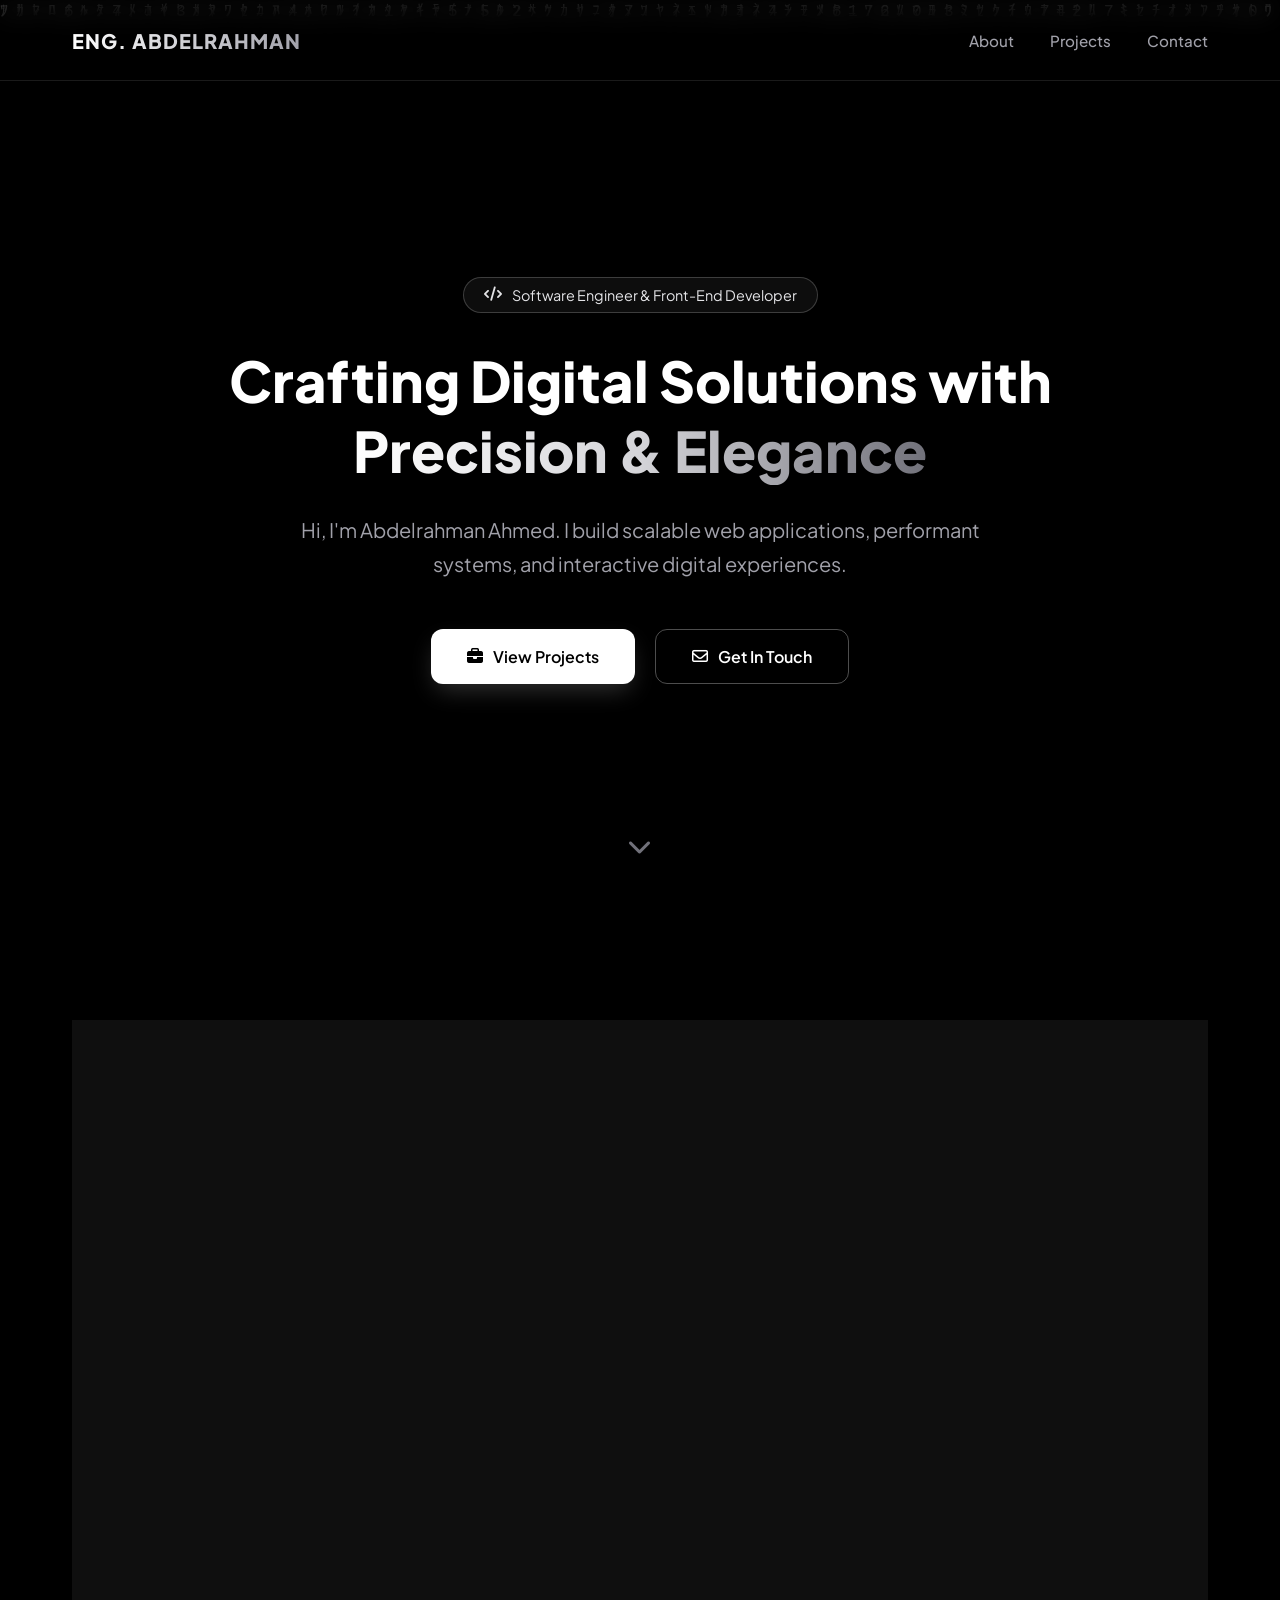
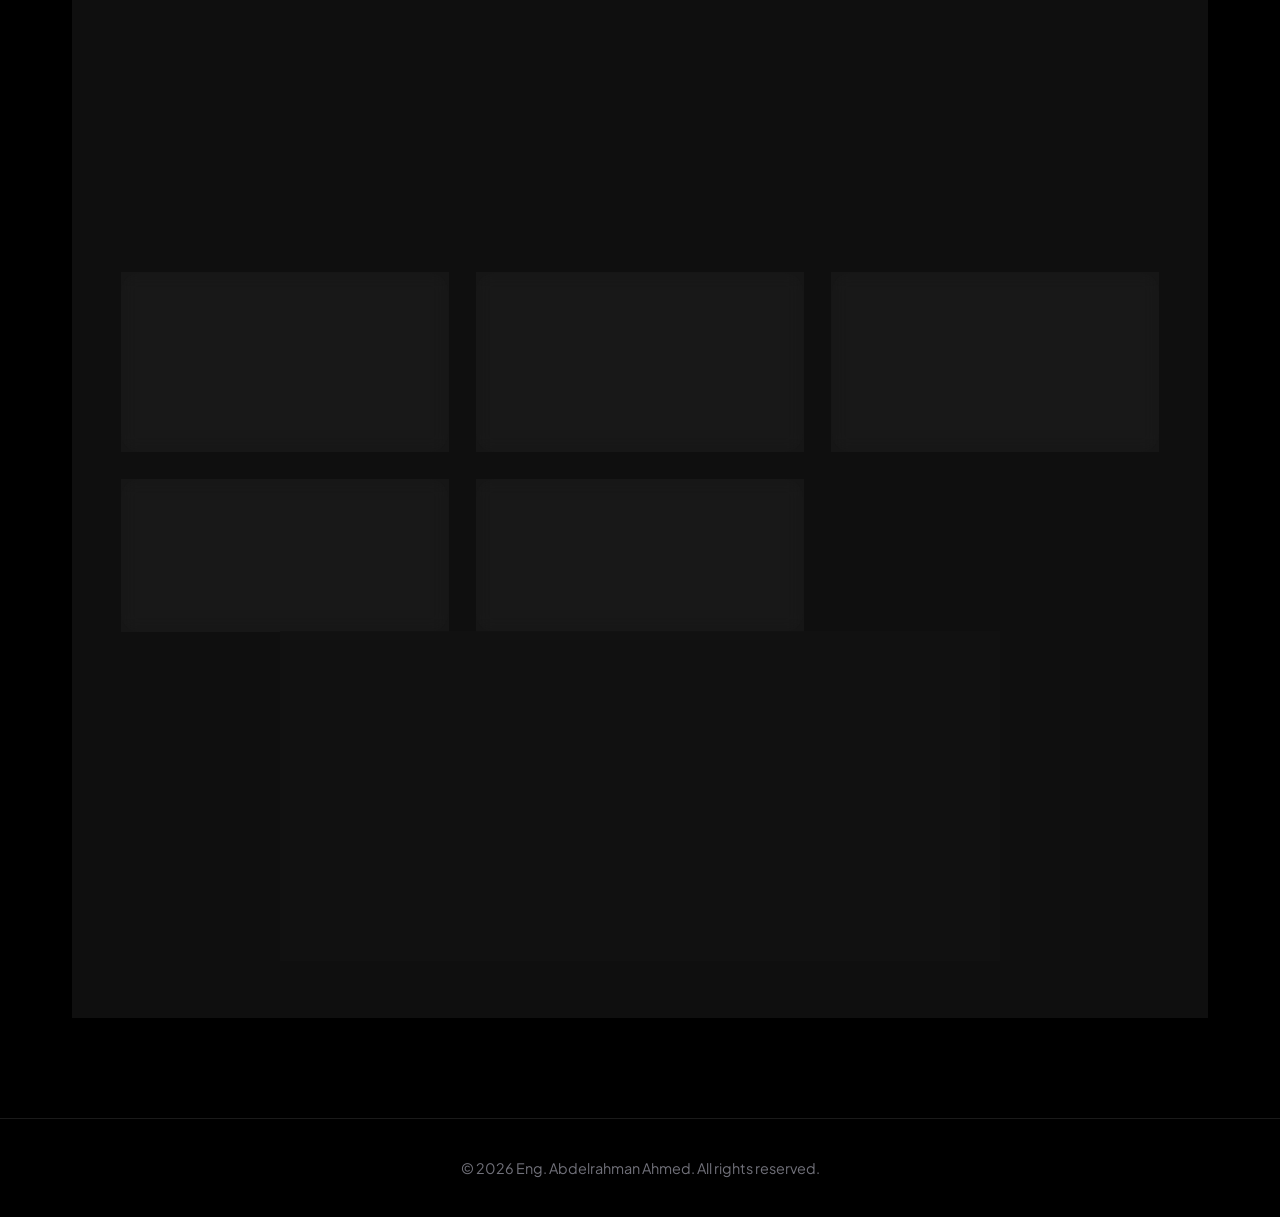
==== commit 170be474: "Add files via upload" ====
--- a/index.html
+++ b/index.html
@@ -17,8 +17,6 @@
 
     <!-- Non-critical External CSS Loaded Asynchronously (FontAwesome & Google Fonts) -->
     <link rel="preload" href="https://cdnjs.cloudflare.com/ajax/libs/font-awesome/6.4.0/css/all.min.css" as="style" onload="this.onload=null;this.rel='stylesheet'" />
-    <noscript><link rel="stylesheet" href="https://cdnjs.cloudflare.com/ajax/libs/font-awesome/6.4.0/css/all.min.css" /></noscript>
-
     <link rel="preload" href="https://fonts.googleapis.com/css2?family=Plus+Jakarta+Sans:wght@300;400;600;800&display=swap" as="style" onload="this.onload=null;this.rel='stylesheet'" />
 </head>
 <body>
--- a/StyleSheet.css
+++ b/StyleSheet.css
@@ -1,4 +1,13 @@
-﻿* {
+﻿
+@import url('https://fonts.googleapis.com/css2?family=Plus+Jakarta+Sans:wght@300;400;600;800&display=swap');
+
+* {
+    margin: 0;
+    padding: 0;
+    box-sizing: border-box;
+    font-family: 'Plus Jakarta Sans', system-ui, -apple-system, sans-serif;
+}
+* {
     margin: 0;
     padding: 0;
     box-sizing: border-box;
--- a/StyleSheet.css
+++ b/StyleSheet.css
@@ -1,4 +1,13 @@
-﻿* {
+﻿
+@import url('https://fonts.googleapis.com/css2?family=Plus+Jakarta+Sans:wght@300;400;600;800&display=swap');
+
+* {
+    margin: 0;
+    padding: 0;
+    box-sizing: border-box;
+    font-family: 'Plus Jakarta Sans', system-ui, -apple-system, sans-serif;
+}
+* {
     margin: 0;
     padding: 0;
     box-sizing: border-box;
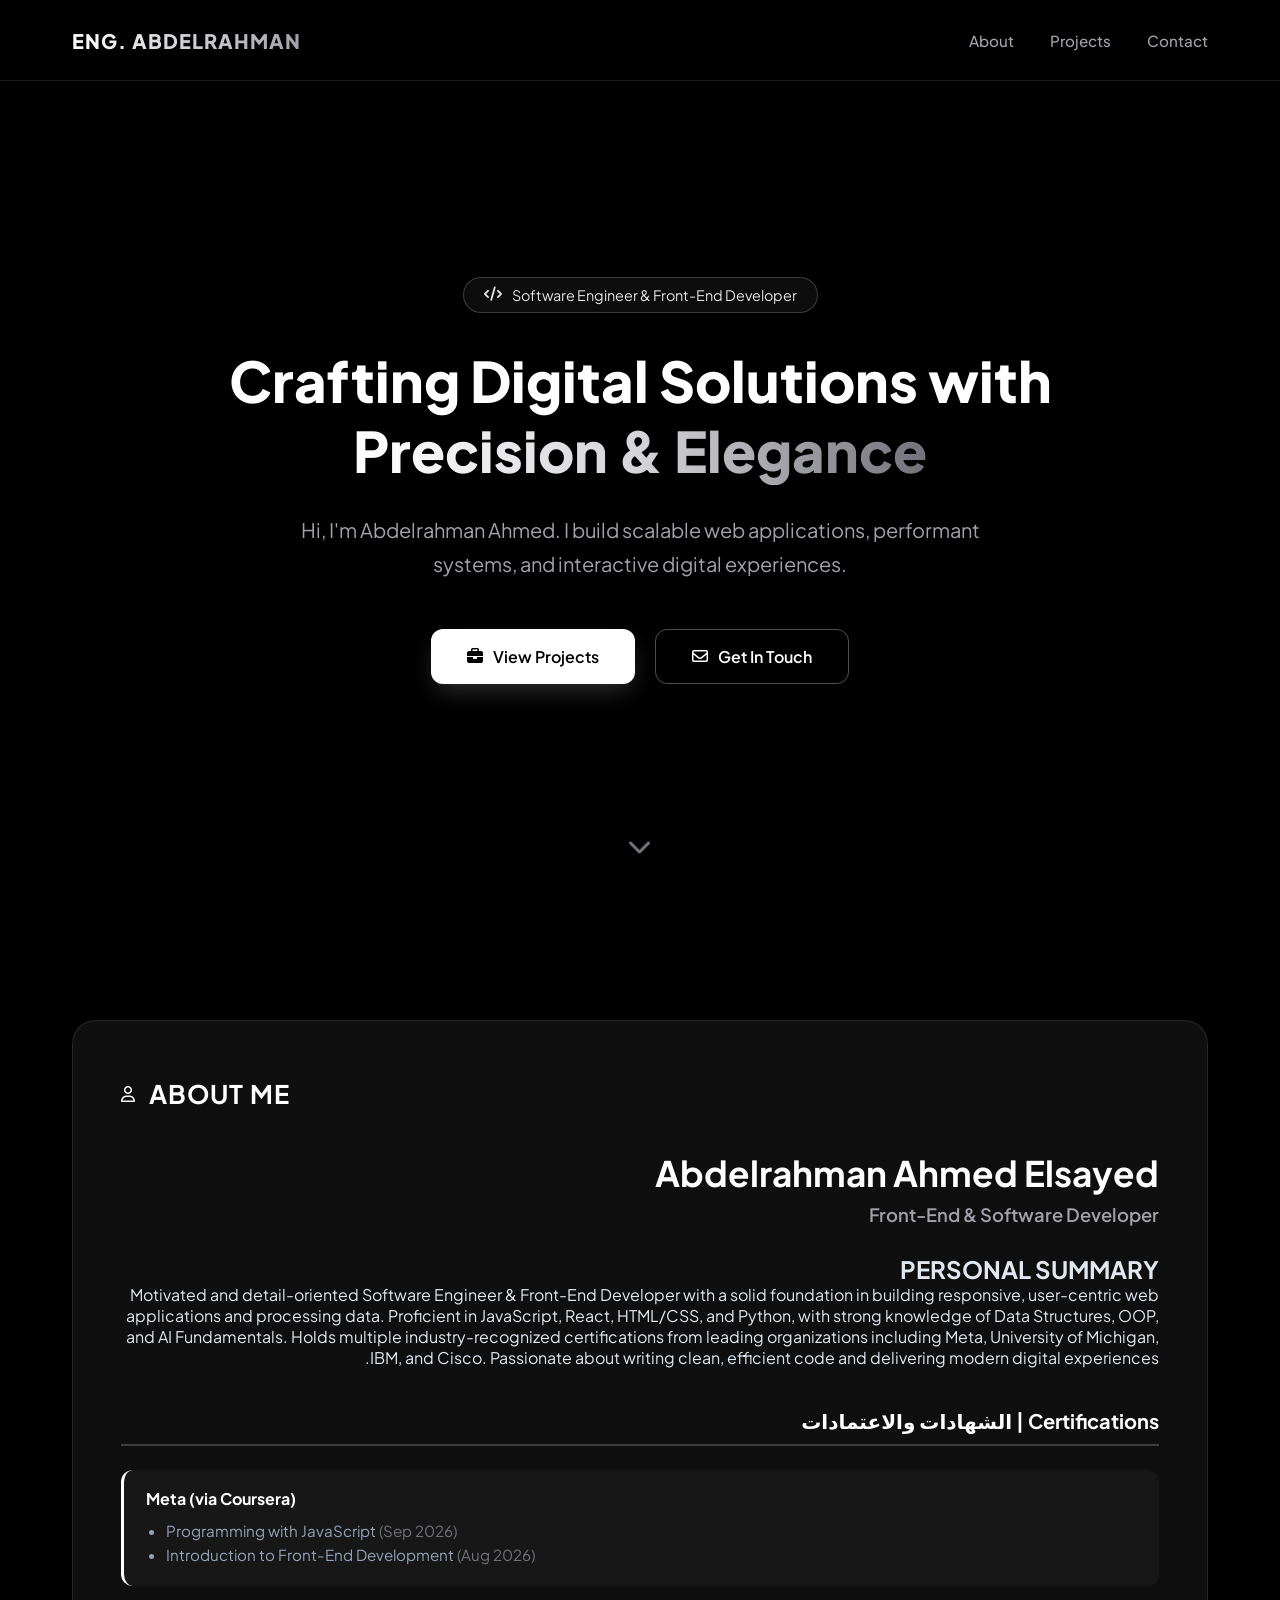
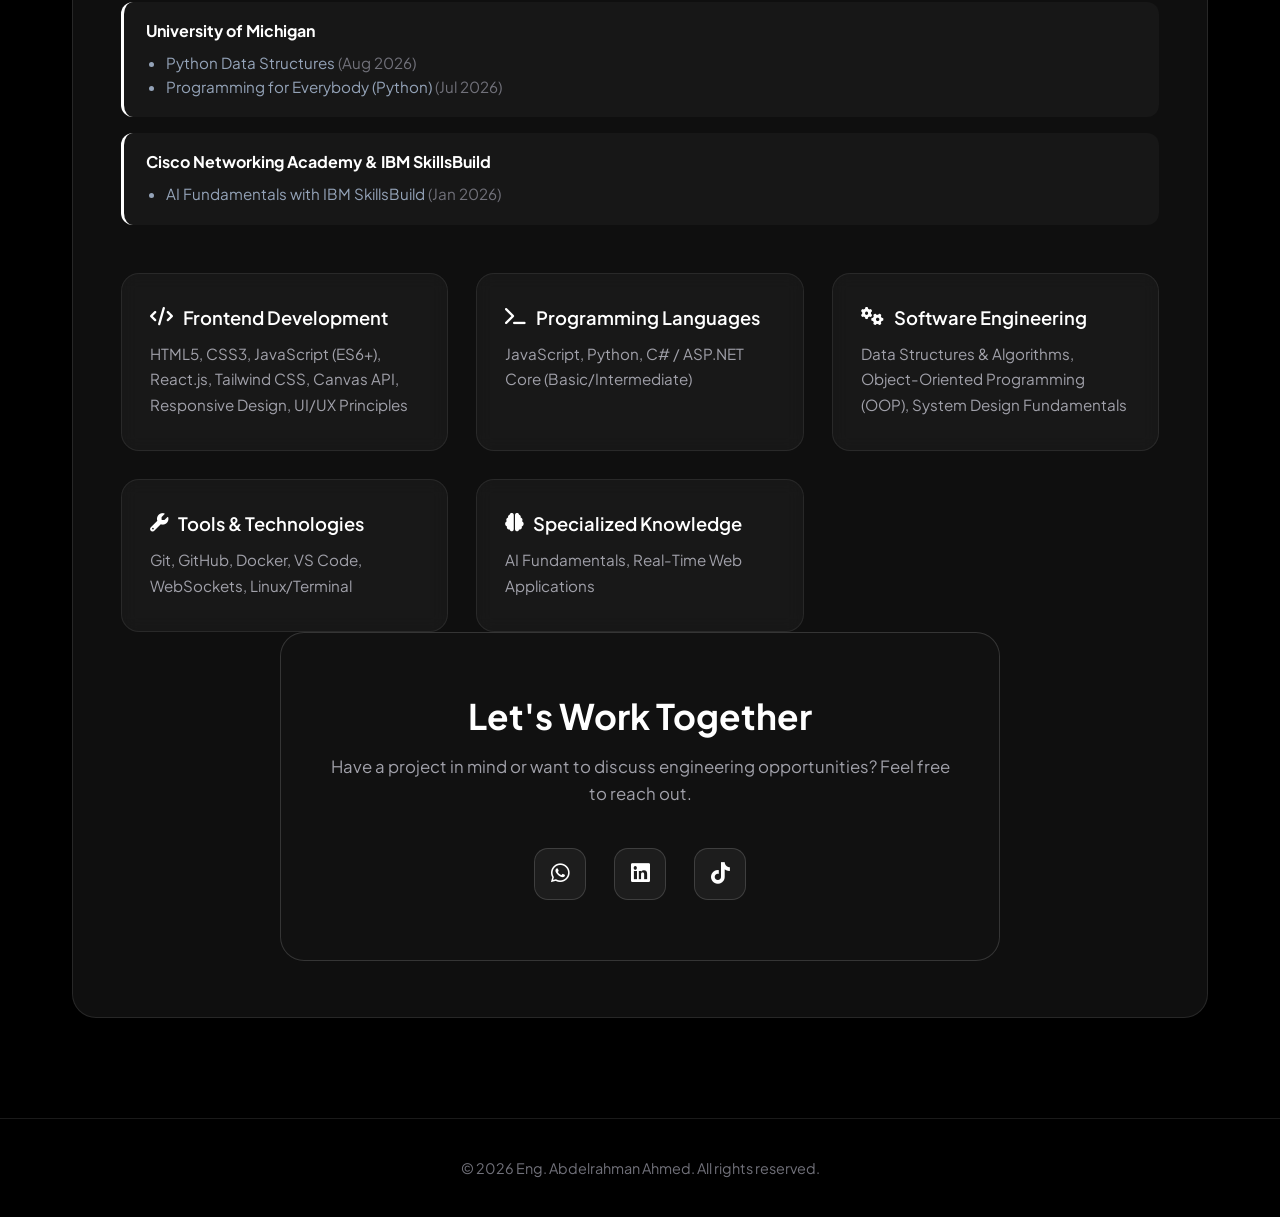
==== commit 1b10d322: "a new tiktok acc" ====
--- a/index.html
+++ b/index.html
@@ -4,20 +4,15 @@
     <meta charset="utf-8" />
     <meta name="viewport" content="width=device-width, initial-scale=1.0" />
     <title>Eng / Abdelrahman Ahmed</title>
-    <meta name="google-site-verification" content="t9A5dMuPfC38juTL28Db5O5JPauDeHC5A35F6Erp21M" />
-
-    <!-- Preconnect to external origins -->
+    <meta name="google-site-verification" content="t9A5dMuPfC38juTL28Db5O5JPauDeHC5A35F6Erp21M" /> <!-- Google Site Verification -->
     <link rel="preconnect" href="https://fonts.googleapis.com">
-    <link rel="preconnect" href="https://fonts.gstatic.com" crossorigin="anonymous"/>
-    <link rel="preconnect" href="https://cdnjs.cloudflare.com">
-
-    <!-- Preload Critical CSS (Your Main Stylesheet) -->
-    <link rel="preload" href="StyleSheet.css" as="style" />
-    <link rel="stylesheet" href="StyleSheet.css" />
-
-    <!-- Non-critical External CSS Loaded Asynchronously (FontAwesome & Google Fonts) -->
-    <link rel="preload" href="https://cdnjs.cloudflare.com/ajax/libs/font-awesome/6.4.0/css/all.min.css" as="style" onload="this.onload=null;this.rel='stylesheet'" />
-    <link rel="preload" href="https://fonts.googleapis.com/css2?family=Plus+Jakarta+Sans:wght@300;400;600;800&display=swap" as="style" onload="this.onload=null;this.rel='stylesheet'" />
+    <link rel="preconnect" href="https://fonts.gstatic.com" crossorigin="anonymous" />
+    <!-- FontAwesome Icons -->
+    <link rel="stylesheet" href="https://cdnjs.cloudflare.com/ajax/libs/font-awesome/6.4.0/css/all.min.css" />
+    <!-- Google Fonts -->
+    <link href="https://fonts.googleapis.com/css2?family=Plus+Jakarta+Sans:wght@300;400;600;800&display=swap" rel="stylesheet" />
+    <!-- CSS File -->
+    <link rel="stylesheet" href="StyleSheet.css"/>
 </head>
 <body>
 
@@ -141,7 +136,7 @@
                 <div class="social-links">
                     <a href="https://wa.me/201093239395" target="_blank" aria-label="WhatsApp"><i class="fa-brands fa-whatsapp"></i></a>
                     <a href="https://www.linkedin.com/in/abdelrahman-elsayed-5474783a8" target="_blank" aria-label="LinkedIn"><i class="fa-brands fa-linkedin"></i></a>
-                    <a href="https://www.tiktok.com/@abdelrahman_ahmed174?_r=1&_t=ZS-99aTS9a0M8j" target="_blank" aria-label="TikTok"><i class="fa-brands fa-tiktok"></i></a>
+                    <a href="https://www.tiktok.com/@3bdelrahmanahmed4?_r=1&_t=ZS-99ex3rd3MW5" target="_blank" aria-label="TikTok"><i class="fa-brands fa-tiktok"></i></a>
                 </div>
             </section>
         </section>
